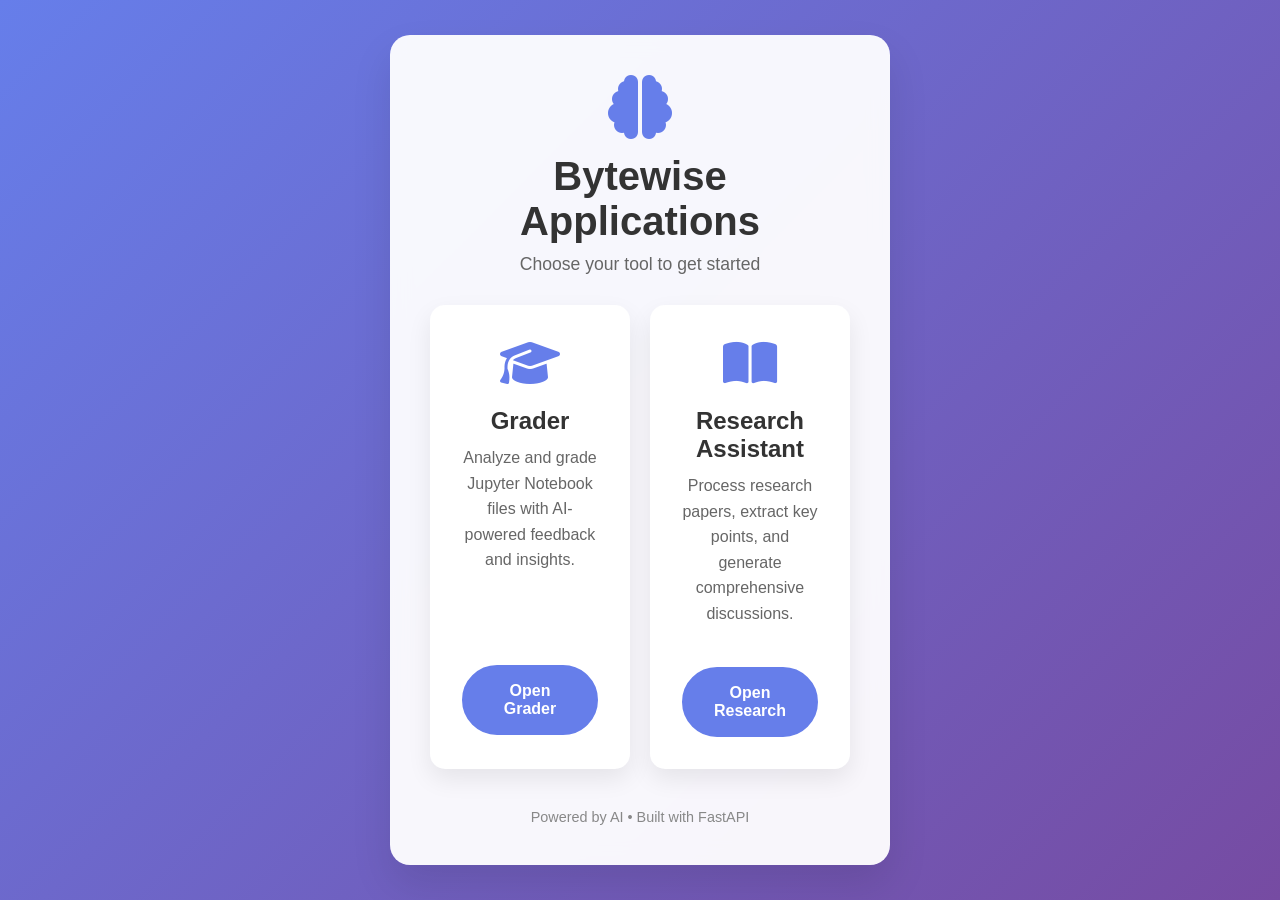
==== frontend/index.html @ 6b215e40 "Committing all files to local repo" ====
<!DOCTYPE html>
<html lang="en">
<head>
    <meta charset="UTF-8">
    <meta name="viewport" content="width=device-width, initial-scale=1.0">
    <title>Bytewise Applications</title>
    <link rel="stylesheet" href="https://cdnjs.cloudflare.com/ajax/libs/font-awesome/6.4.0/css/all.min.css">
    <style>
        * {
            margin: 0;
            padding: 0;
            box-sizing: border-box;
            font-family: 'Segoe UI', Tahoma, Geneva, Verdana, sans-serif;
        }
        
        body {
            background: linear-gradient(135deg, #667eea 0%, #764ba2 100%);
            min-height: 100vh;
            display: flex;
            align-items: center;
            justify-content: center;
            padding: 20px;
        }
        
        .container {
            text-align: center;
            background: rgba(255, 255, 255, 0.95);
            padding: 40px;
            border-radius: 20px;
            box-shadow: 0 20px 40px rgba(0, 0, 0, 0.1);
            backdrop-filter: blur(10px);
            max-width: 500px;
            width: 100%;
        }
        
        .logo {
            margin-bottom: 30px;
        }
        
        .logo i {
            font-size: 64px;
            color: #667eea;
            margin-bottom: 15px;
        }
        
        .logo h1 {
            color: #333;
            font-size: 2.5rem;
            font-weight: 700;
            margin-bottom: 10px;
        }
        
        .logo p {
            color: #666;
            font-size: 1.1rem;
        }
        
        .apps-grid {
            display: grid;
            grid-template-columns: 1fr;
            gap: 20px;
            margin-top: 30px;
        }
        
        .app-card {
            background: white;
            padding: 30px;
            border-radius: 15px;
            text-decoration: none;
            color: #333;
            transition: all 0.3s ease;
            border: 2px solid transparent;
            box-shadow: 0 10px 25px rgba(0, 0, 0, 0.08);
        }
        
        .app-card:hover {
            transform: translateY(-5px);
            box-shadow: 0 15px 35px rgba(0, 0, 0, 0.15);
            border-color: #667eea;
        }
        
        .app-icon {
            font-size: 48px;
            margin-bottom: 15px;
            color: #667eea;
        }
        
        .app-card h2 {
            font-size: 1.5rem;
            margin-bottom: 10px;
            color: #333;
        }
        
        .app-card p {
            color: #666;
            line-height: 1.6;
        }
        
        .btn {
            display: inline-block;
            padding: 15px 30px;
            background: #667eea;
            color: white;
            text-decoration: none;
            border-radius: 50px;
            font-weight: 600;
            transition: all 0.3s ease;
            margin-top: 15px;
            border: 2px solid #667eea;
        }
        
        .btn:hover {
            background: transparent;
            color: #667eea;
            transform: translateY(-2px);
        }
        
        .footer {
            margin-top: 40px;
            color: #888;
            font-size: 0.9rem;
        }
        
        @media (min-width: 768px) {
            .apps-grid {
                grid-template-columns: 1fr 1fr;
            }
        }
    </style>
</head>
<body>
    <div class="container">
        <div class="logo">
            <i class="fas fa-brain"></i>
            <h1>Bytewise Applications</h1>
            <p>Choose your tool to get started</p>
        </div>
        
        <div class="apps-grid">
            <a href="/app/notebook/" class="app-card">
                <div class="app-icon">
                    <i class="fas fa-graduation-cap"></i>
                </div>
                <h2>Grader</h2>
                <p>Analyze and grade Jupyter Notebook files with AI-powered feedback and insights.</p>
                <p>&nbsp;</p>
                <p>&nbsp;</p>
                <p>&nbsp;</p>
                <span class="btn">Open Grader</span>
            </a>
            
            <a href="/app/research/" class="app-card">
                <div class="app-icon">
                    <i class="fas fa-book-open"></i>
                </div>
                <h2>Research Assistant</h2>
                <p>Process research papers, extract key points, and generate comprehensive discussions.</p>
                <p>&nbsp;</p>


                <span class="btn">Open Research</span>
            </a>
        </div>
        
        <div class="footer">
            <p>Powered by AI • Built with FastAPI</p>
        </div>
    </div>
</body>
</html>
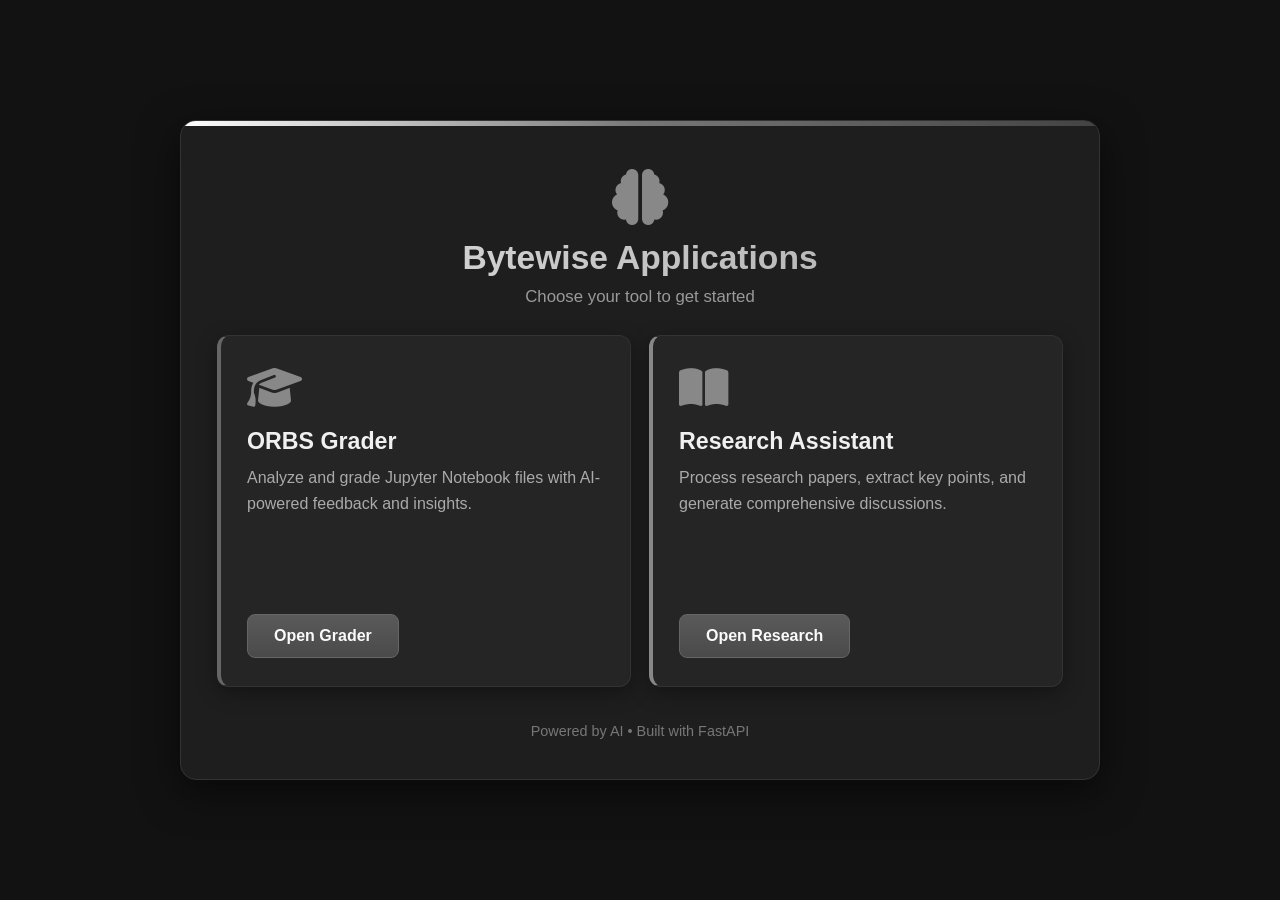
==== commit 7b6bfd92: "major changes: Landing screen, ORBS UI matching Research Assistant, added session-based API entry to" ====
--- a/frontend/index.html
+++ b/frontend/index.html
@@ -12,115 +12,153 @@
             box-sizing: border-box;
             font-family: 'Segoe UI', Tahoma, Geneva, Verdana, sans-serif;
         }
-        
+
         body {
-            background: linear-gradient(135deg, #667eea 0%, #764ba2 100%);
+            background: #121212;
             min-height: 100vh;
             display: flex;
             align-items: center;
             justify-content: center;
-            padding: 20px;
-        }
-        
+            padding: 24px;
+            color: #e0e0e0;
+        }
+
         .container {
             text-align: center;
-            background: rgba(255, 255, 255, 0.95);
-            padding: 40px;
-            border-radius: 20px;
-            box-shadow: 0 20px 40px rgba(0, 0, 0, 0.1);
-            backdrop-filter: blur(10px);
-            max-width: 500px;
+            background: #1e1e1e;
+            padding: 40px 36px;
+            border-radius: 16px;
+            border: 1px solid #333;
+            box-shadow: 0 12px 40px rgba(0, 0, 0, 0.55);
+            max-width: 920px;
             width: 100%;
-        }
-        
+            position: relative;
+            overflow: hidden;
+        }
+
+        .container::before {
+            content: '';
+            position: absolute;
+            top: 0;
+            left: 0;
+            right: 0;
+            height: 5px;
+            background: linear-gradient(90deg, #ffffff, #787676, #444343);
+        }
+
         .logo {
-            margin-bottom: 30px;
-        }
-        
+            margin-bottom: 28px;
+            padding-top: 8px;
+        }
+
         .logo i {
-            font-size: 64px;
-            color: #667eea;
-            margin-bottom: 15px;
-        }
-        
+            font-size: 56px;
+            color: #888888;
+            margin-bottom: 14px;
+        }
+
         .logo h1 {
-            color: #333;
-            font-size: 2.5rem;
+            font-size: 2.1rem;
             font-weight: 700;
             margin-bottom: 10px;
-        }
-        
+            background: linear-gradient(90deg, #e0e0e0, #aaaaaa);
+            -webkit-background-clip: text;
+            background-clip: text;
+            color: transparent;
+        }
+
         .logo p {
-            color: #666;
-            font-size: 1.1rem;
-        }
-        
+            color: #9a9a9a;
+            font-size: 1.05rem;
+        }
+
         .apps-grid {
             display: grid;
             grid-template-columns: 1fr;
-            gap: 20px;
-            margin-top: 30px;
-        }
-        
+            gap: 18px;
+            margin-top: 28px;
+        }
+
         .app-card {
-            background: white;
-            padding: 30px;
-            border-radius: 15px;
+            background: #252525;
+            padding: 28px 26px;
+            border-radius: 12px;
             text-decoration: none;
-            color: #333;
-            transition: all 0.3s ease;
-            border: 2px solid transparent;
-            box-shadow: 0 10px 25px rgba(0, 0, 0, 0.08);
-        }
-        
+            color: #e0e0e0;
+            transition: transform 0.25s ease, box-shadow 0.25s ease, border-color 0.25s ease;
+            border: 1px solid #333;
+            box-shadow: 0 6px 20px rgba(0, 0, 0, 0.35);
+            text-align: left;
+            display: flex;
+            flex-direction: column;
+            border-left: 4px solid #555;
+        }
+
         .app-card:hover {
-            transform: translateY(-5px);
-            box-shadow: 0 15px 35px rgba(0, 0, 0, 0.15);
-            border-color: #667eea;
-        }
-        
+            transform: translateY(-4px);
+            box-shadow: 0 12px 32px rgba(0, 0, 0, 0.45);
+            border-color: #444;
+        }
+
+        .app-card--research {
+            border-left-color: #888888;
+        }
+
+        .app-card--orbs {
+            border-left-color: #666666;
+        }
+
+        .app-card:hover.app-card--research {
+            border-left-color: #aaaaaa;
+        }
+
+        .app-card:hover.app-card--orbs {
+            border-left-color: #888888;
+        }
+
         .app-icon {
-            font-size: 48px;
-            margin-bottom: 15px;
-            color: #667eea;
-        }
-        
+            font-size: 44px;
+            margin-bottom: 14px;
+            color: #888888;
+        }
+
         .app-card h2 {
-            font-size: 1.5rem;
+            font-size: 1.45rem;
             margin-bottom: 10px;
-            color: #333;
-        }
-        
+            color: #f0f0f0;
+        }
+
         .app-card p {
-            color: #666;
-            line-height: 1.6;
-        }
-        
+            color: #aaaaaa;
+            line-height: 1.65;
+            flex: 1;
+        }
+
         .btn {
             display: inline-block;
-            padding: 15px 30px;
-            background: #667eea;
-            color: white;
+            padding: 12px 26px;
+            background: linear-gradient(180deg, #5a5a5a 0%, #4a4a4a 100%);
+            color: #fafafa;
             text-decoration: none;
-            border-radius: 50px;
+            border-radius: 8px;
             font-weight: 600;
-            transition: all 0.3s ease;
-            margin-top: 15px;
-            border: 2px solid #667eea;
-        }
-        
+            transition: background 0.2s ease, transform 0.2s ease;
+            margin-top: 18px;
+            border: 1px solid #666;
+            align-self: flex-start;
+        }
+
         .btn:hover {
-            background: transparent;
-            color: #667eea;
-            transform: translateY(-2px);
-        }
-        
+            background: linear-gradient(180deg, #6a6a6a 0%, #555 100%);
+            transform: translateY(-1px);
+        }
+
         .footer {
-            margin-top: 40px;
-            color: #888;
+            margin-top: 36px;
+            color: #777;
             font-size: 0.9rem;
         }
-        
+
         @media (min-width: 768px) {
             .apps-grid {
                 grid-template-columns: 1fr 1fr;
@@ -137,11 +175,11 @@
         </div>
         
         <div class="apps-grid">
-            <a href="/app/notebook/" class="app-card">
+            <a href="/app/notebook/" class="app-card app-card--orbs">
                 <div class="app-icon">
                     <i class="fas fa-graduation-cap"></i>
                 </div>
-                <h2>Grader</h2>
+                <h2>ORBS Grader</h2>
                 <p>Analyze and grade Jupyter Notebook files with AI-powered feedback and insights.</p>
                 <p>&nbsp;</p>
                 <p>&nbsp;</p>
@@ -149,7 +187,7 @@
                 <span class="btn">Open Grader</span>
             </a>
             
-            <a href="/app/research/" class="app-card">
+            <a href="/app/research/" class="app-card app-card--research">
                 <div class="app-icon">
                     <i class="fas fa-book-open"></i>
                 </div>
